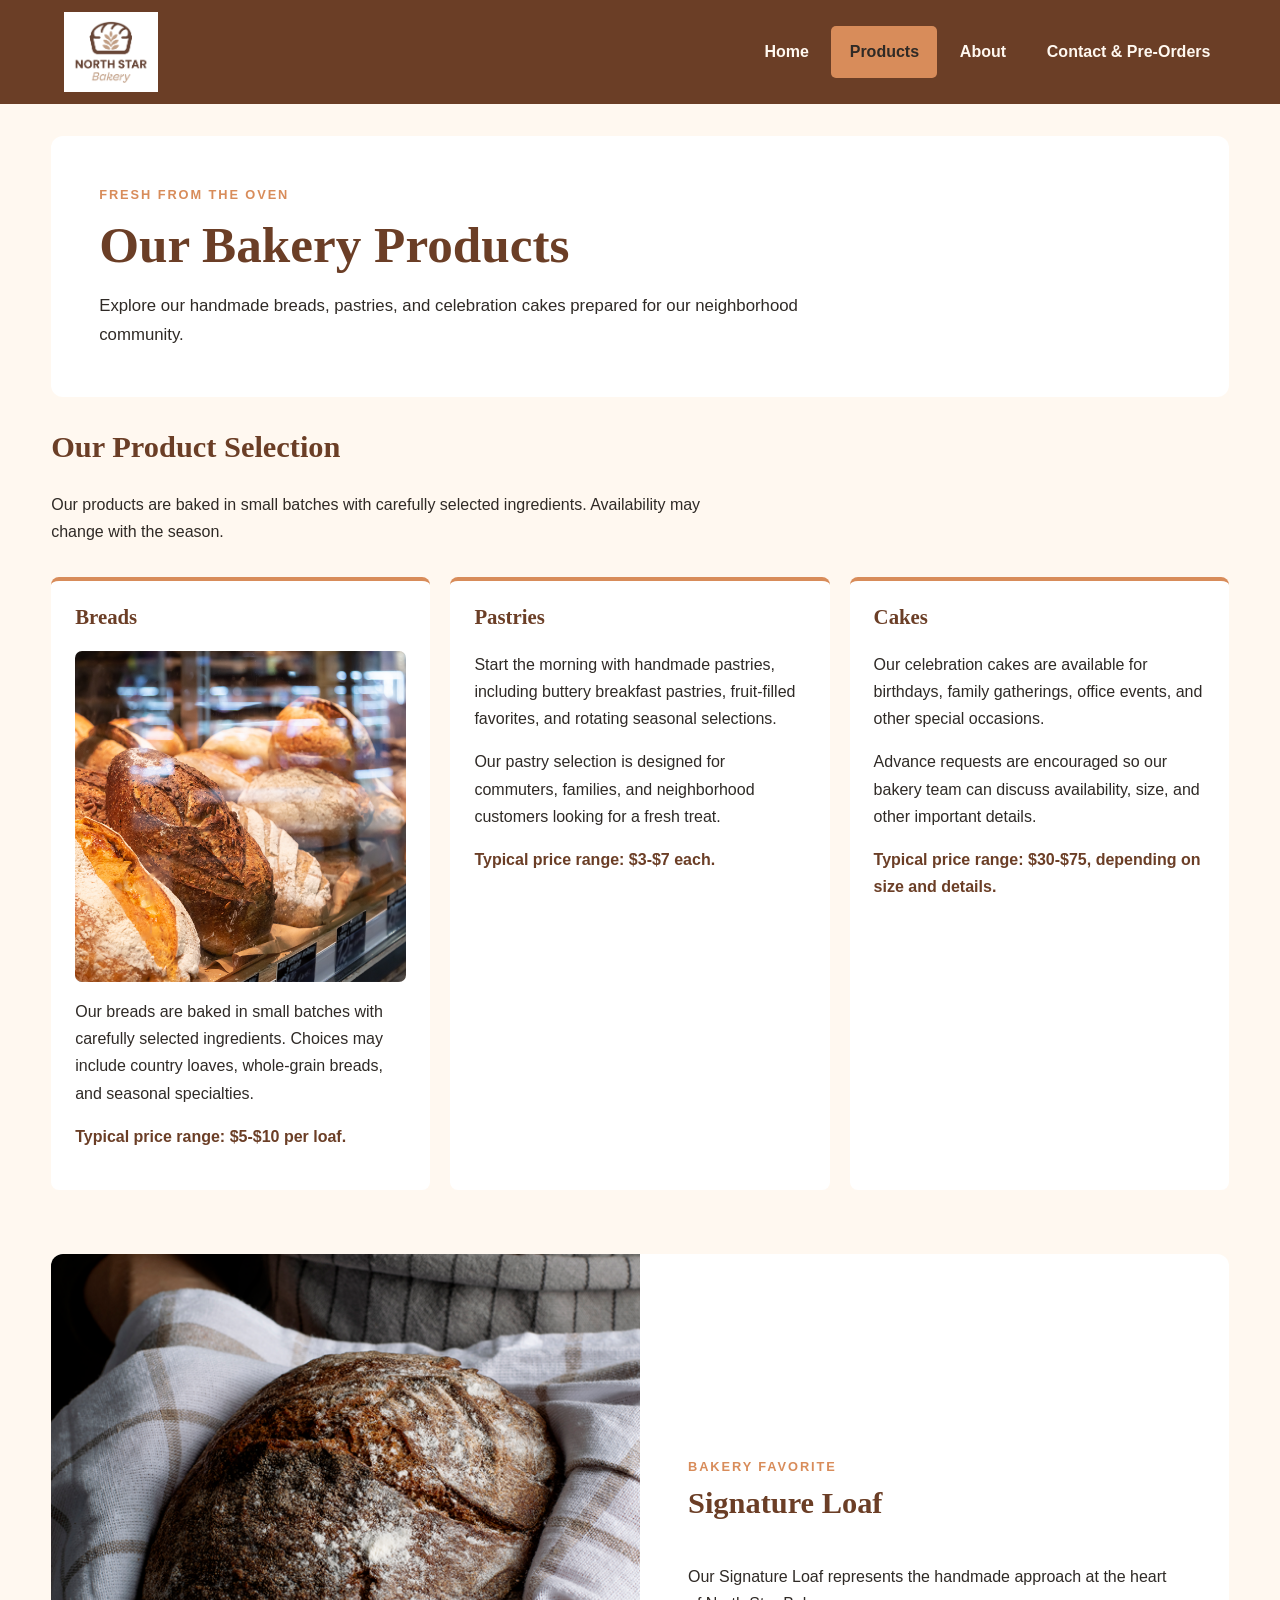
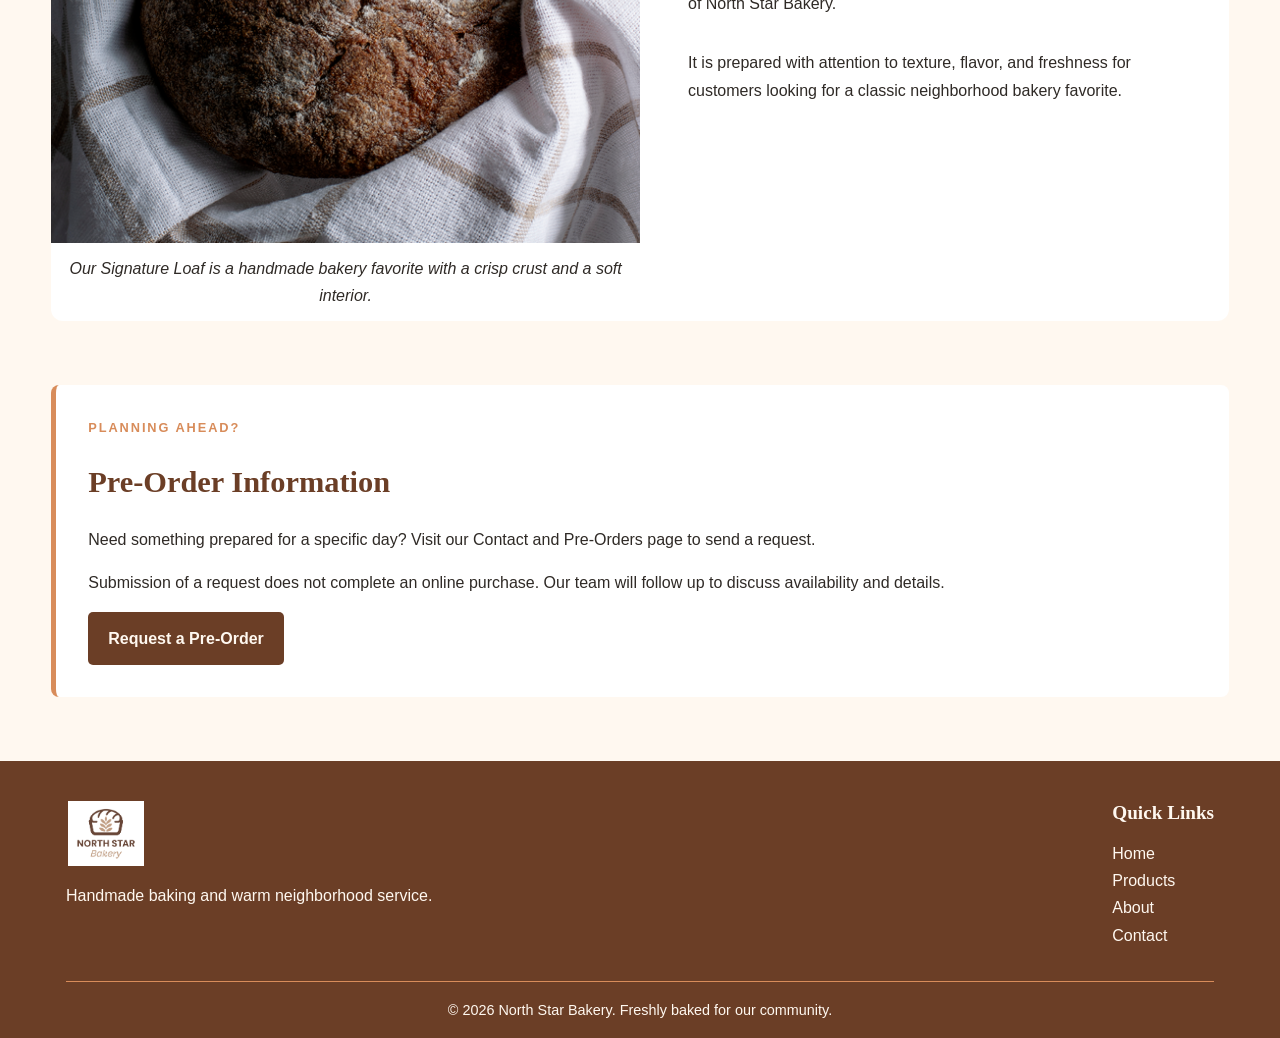
==== products.html @ f1cab53c "Complete Touchstone 3 responsive bakery website" ====
<!DOCTYPE html>
<html lang="en">

<head>
    <meta charset="UTF-8">
    <meta name="viewport"
          content="width=device-width, initial-scale=1.0">

    <title>North Star Bakery | Products</title>

    <link rel="stylesheet" href="styles.css">
</head>

<body>

    <header class="site-header">

        <div class="header-container">

            <a href="index.html"
               class="logo-link"
               aria-label="North Star Bakery home">

                <img class="logo"
                     src="bakery-logo_c.png"
                     alt="North Star Bakery logo">

            </a>

            <nav class="main-nav"
                 aria-label="Main navigation">

                <ul>
                    <li>
                        <a href="index.html">
                            Home
                        </a>
                    </li>

                    <li>
                        <a class="active"
                           href="products.html">
                            Products
                        </a>
                    </li>

                    <li>
                        <a href="about.html">
                            About
                        </a>
                    </li>

                    <li>
                        <a href="contact.html">
                            Contact &amp; Pre-Orders
                        </a>
                    </li>
                </ul>

            </nav>

        </div>

    </header>


    <main>

        <section class="page-hero">

            <p class="eyebrow">
                Fresh From the Oven
            </p>

            <h1>
                Our Bakery Products
            </h1>

            <p>
                Explore our handmade breads, pastries,
                and celebration cakes prepared for our
                neighborhood community.
            </p>

        </section>


        <section class="section-block">

            <div class="section-heading">

                <h2>
                    Our Product Selection
                </h2>

                <p>
                    Our products are baked in small batches
                    with carefully selected ingredients.
                    Availability may change with the season.
                </p>

            </div>


            <div class="product-grid">

                <article class="product-card">

                    <h3>Breads</h3>

                    <img src="bakery-bread_c.png"
                         alt="Assortment of freshly baked artisan bread from North Star Bakery">

                    <p>
                        Our breads are baked in small batches
                        with carefully selected ingredients.
                        Choices may include country loaves,
                        whole-grain breads, and seasonal
                        specialties.
                    </p>

                    <p class="price">
                        Typical price range:
                        $5-$10 per loaf.
                    </p>

                </article>


                <article class="product-card">

                    <h3>Pastries</h3>

                    <p>
                        Start the morning with handmade pastries,
                        including buttery breakfast pastries,
                        fruit-filled favorites, and rotating
                        seasonal selections.
                    </p>

                    <p>
                        Our pastry selection is designed for
                        commuters, families, and neighborhood
                        customers looking for a fresh treat.
                    </p>

                    <p class="price">
                        Typical price range:
                        $3-$7 each.
                    </p>

                </article>


                <article class="product-card">

                    <h3>Cakes</h3>

                    <p>
                        Our celebration cakes are available
                        for birthdays, family gatherings,
                        office events, and other special
                        occasions.
                    </p>

                    <p>
                        Advance requests are encouraged so
                        our bakery team can discuss availability,
                        size, and other important details.
                    </p>

                    <p class="price">
                        Typical price range:
                        $30-$75, depending on size and details.
                    </p>

                </article>

            </div>

        </section>


        <section class="split-section signature-section">

            <div class="split-image">

                <figure>

                    <img src="bakery-signature-loaf_c.png"
                         alt="North Star Bakery signature artisan loaf with a golden baked crust">

                    <figcaption>
                        Our Signature Loaf is a handmade
                        bakery favorite with a crisp crust
                        and a soft interior.
                    </figcaption>

                </figure>

            </div>


            <div class="split-content">

                <p class="eyebrow">
                    Bakery Favorite
                </p>

                <h2>
                    Signature Loaf
                </h2>

                <p>
                    Our Signature Loaf represents the
                    handmade approach at the heart of
                    North Star Bakery.
                </p>

                <p>
                    It is prepared with attention to
                    texture, flavor, and freshness for
                    customers looking for a classic
                    neighborhood bakery favorite.
                </p>

            </div>

        </section>


        <section class="preorder-section">

            <p class="eyebrow">
                Planning Ahead?
            </p>

            <h2>
                Pre-Order Information
            </h2>

            <p>
                Need something prepared for a specific day?
                Visit our Contact and Pre-Orders page to
                send a request.
            </p>

            <p>
                Submission of a request does not complete
                an online purchase. Our team will follow up
                to discuss availability and details.
            </p>

            <a class="button-primary"
               href="contact.html">
                Request a Pre-Order
            </a>

        </section>

    </main>


    <footer class="site-footer">

        <div class="footer-container">

            <div class="footer-brand">

                <img class="footer-logo"
                     src="bakery-logo_c.png"
                     alt="North Star Bakery logo">

                <p>
                    Handmade baking and warm neighborhood service.
                </p>

            </div>


            <div class="footer-links">

                <h2>Quick Links</h2>

                <ul>
                    <li>
                        <a href="index.html">Home</a>
                    </li>

                    <li>
                        <a href="products.html">Products</a>
                    </li>

                    <li>
                        <a href="about.html">About</a>
                    </li>

                    <li>
                        <a href="contact.html">Contact</a>
                    </li>
                </ul>

            </div>

        </div>


        <p class="copyright">
            &copy; 2026 North Star Bakery.
            Freshly baked for our community.
        </p>

    </footer>

</body>
</html>
---- styles.css ----
/*
    North Star Bakery
    Touchstone 3
    Visual Design and Responsive Layout
*/


/* ========================================
   GLOBAL
   ======================================== */

* {
    box-sizing: border-box;
}

html {
    scroll-behavior: smooth;
}

body {
    margin: 0;

    background-color: #FFF8F0;
    color: #2F2A26;

    font-family: Arial, Helvetica, sans-serif;
    font-size: 1rem;
    line-height: 1.7;
}

img {
    display: block;
    max-width: 100%;
    height: auto;
}

h1,
h2,
h3 {
    font-family: Georgia, "Times New Roman", serif;
    line-height: 1.2;
}

h1,
h2,
h3 {
    color: #6B3E26;
}

h2 {
    font-size: 1.9rem;
}

h3 {
    font-size: 1.3rem;
}

a {
    color: inherit;
}


/* ========================================
   HEADER
   ======================================== */

.site-header {
    width: 100%;

    background-color: #6B3E26;
    color: #FFF8F0;
}

.header-container {
    width: 92%;
    max-width: 1180px;

    margin: 0 auto;
    padding: 0.75rem 0;

    display: flex;
    flex-direction: column;
    align-items: center;

    gap: 1rem;
}

.logo-link {
    display: block;
}

.logo {
    width: 90px;
    height: 70px;

    object-fit: contain;
}


/* ========================================
   NAVIGATION
   ======================================== */

.main-nav {
    width: 100%;
}

.main-nav ul {
    margin: 0;
    padding: 0;

    display: flex;
    flex-direction: column;

    gap: 0.4rem;

    list-style: none;
}

.main-nav a {
    display: block;

    padding: 0.7rem 1rem;

    color: #FFF8F0;

    border-radius: 5px;

    text-align: center;
    text-decoration: none;
    font-weight: bold;
}

.main-nav a:hover,
.main-nav a:focus,
.main-nav a.active {
    background-color: #D88C5A;
    color: #2F2A26;
}


/* ========================================
   MAIN
   ======================================== */

main {
    width: 92%;
    max-width: 1180px;

    margin: 0 auto;
}


/* ========================================
   EYEBROW TEXT
   ======================================== */

.eyebrow {
    margin: 0 0 0.5rem;

    color: #D88C5A;

    font-size: 0.8rem;
    font-weight: bold;

    letter-spacing: 0.12rem;
    text-transform: uppercase;
}

.eyebrow.light {
    color: #D88C5A;
}


/* ========================================
   HOME HERO
   ======================================== */

.hero {
    padding: 2.5rem 0;

    display: flex;
    flex-direction: column;

    gap: 2rem;
}

.hero-content {
    display: flex;
    flex-direction: column;
    justify-content: center;
}

.hero h1 {
    max-width: 650px;

    margin: 0 0 1rem;

    font-size: 2.7rem;
}

.hero-text {
    max-width: 620px;

    margin: 0 0 1.5rem;

    font-size: 1.05rem;
}

.hero-image img {
    width: 100%;

    border-radius: 12px;
}

.hero-actions {
    display: flex;
    flex-direction: column;

    gap: 0.75rem;
}


/* ========================================
   BUTTONS
   ======================================== */

.button-primary,
.button-secondary {
    display: inline-block;

    padding: 0.8rem 1.25rem;

    border-radius: 5px;

    text-align: center;
    text-decoration: none;
    font-weight: bold;
}

.button-primary {
    background-color: #6B3E26;
    color: #FFF8F0;
}

.button-primary:hover,
.button-primary:focus {
    background-color: #D88C5A;
    color: #2F2A26;
}

.button-secondary {
    border: 2px solid #6B3E26;

    color: #6B3E26;
}

.button-secondary:hover,
.button-secondary:focus {
    background-color: #6B3E26;
    color: #FFF8F0;
}

.text-link {
    color: #6B3E26;

    font-weight: bold;
    text-decoration: none;
}

.text-link:hover,
.text-link:focus {
    text-decoration: underline;
}


/* ========================================
   INNER PAGE HERO
   ======================================== */

.page-hero {
    margin: 2rem 0;
    padding: 2.5rem;

    background-color: #FFFFFF;

    border-radius: 12px;
}

.page-hero h1 {
    max-width: 760px;

    margin: 0 0 1rem;

    font-size: 2.5rem;
}

.page-hero > p:last-child {
    max-width: 720px;

    margin-bottom: 0;

    font-size: 1.05rem;
}


/* ========================================
   GENERAL SECTIONS
   ======================================== */

.section-block {
    margin: 2rem 0 4rem;
}

.section-heading {
    max-width: 700px;

    margin-bottom: 2rem;
}

.section-heading h2 {
    margin-top: 0;
}

.card-grid {
    display: flex;
    flex-direction: column;

    gap: 1.25rem;
}

.card {
    flex: 1;

    padding: 1.5rem;

    background-color: #FFFFFF;

    border-top: 4px solid #D88C5A;
    border-radius: 8px;
}

.card h3 {
    margin-top: 0;
}


/* ========================================
   SPLIT SECTIONS
   ======================================== */

.split-section {
    margin: 2rem 0 4rem;

    display: flex;
    flex-direction: column;

    background-color: #FFFFFF;

    border-radius: 12px;

    overflow: hidden;
}

.split-image img {
    width: 100%;
}

.split-content {
    padding: 2rem;
}

.split-content h2 {
    margin-top: 0;
}


/* ========================================
   HOME VISIT SECTION
   ======================================== */

.visit-section {
    margin: 2rem 0 4rem;
    padding: 2rem;

    display: flex;
    flex-direction: column;

    gap: 2rem;

    background-color: #6B3E26;
    color: #FFF8F0;

    border-radius: 12px;
}

.visit-section h2,
.visit-section h3 {
    color: #FFF8F0;
}

.visit-grid {
    display: flex;
    flex-direction: column;

    gap: 1rem;
}

.visit-grid article {
    flex: 1;
}

.visit-grid a {
    color: #FFF8F0;

    font-weight: bold;
}


/* ========================================
   AUDIO SECTION
   ======================================== */

.audio-section {
    margin: 2rem 0 4rem;
    padding: 2rem;

    display: flex;
    flex-direction: column;

    gap: 1.5rem;

    background-color: #FFFFFF;

    border-radius: 12px;
}

.audio-section h2 {
    margin-top: 0;
}

audio {
    width: 100%;
    max-width: 600px;
}


/* ========================================
   PRODUCTS
   ======================================== */

.product-grid {
    display: flex;
    flex-direction: column;

    gap: 1.25rem;
}

.product-card {
    flex: 1;

    padding: 1.5rem;

    background-color: #FFFFFF;

    border-top: 4px solid #D88C5A;
    border-radius: 8px;
}

.product-card h3 {
    margin-top: 0;
}

.product-card img {
    width: 100%;

    margin-bottom: 1rem;

    border-radius: 7px;
}

.price {
    color: #6B3E26;

    font-weight: bold;
}

.signature-section figure {
    margin: 0;
}

.signature-section figcaption {
    padding: 0.75rem 1rem;

    font-style: italic;
    text-align: center;
}

.preorder-section {
    margin: 2rem 0 4rem;
    padding: 2rem;

    background-color: #FFFFFF;

    border-left: 5px solid #D88C5A;
    border-radius: 8px;
}


/* ========================================
   ABOUT PAGE
   ======================================== */

.about-story {
    margin: 2rem 0 4rem;

    display: flex;
    flex-direction: column;

    gap: 1.25rem;
}

.about-story > div {
    flex: 1;

    padding: 2rem;

    background-color: #FFFFFF;

    border-radius: 8px;
}

.about-story h2 {
    margin-top: 0;
}

.team-grid {
    display: flex;
    flex-direction: column;

    gap: 1.25rem;
}

.team-card {
    flex: 1;

    padding: 1.5rem;

    background-color: #FFFFFF;

    border-left: 5px solid #D88C5A;
    border-radius: 8px;
}

.team-card h3 {
    margin-top: 0;
}

.video-section {
    margin: 2rem 0 4rem;
    padding: 2rem;

    display: flex;
    flex-direction: column;

    gap: 2rem;

    background-color: #FFFFFF;

    border-radius: 12px;
}

.video-text {
    flex: 1;
}

.video-container {
    flex: 1;
}

video {
    display: block;

    width: 100%;
    height: auto;

    border-radius: 8px;
}


/* ========================================
   CONTACT PAGE
   ======================================== */

.contact-layout {
    margin: 2rem 0 4rem;

    display: flex;
    flex-direction: column;

    gap: 2rem;
}

.form-section {
    flex: 2;

    padding: 2rem;

    background-color: #FFFFFF;

    border-radius: 12px;
}

.form-section h2 {
    margin-top: 0;
}

.contact-info {
    flex: 1;

    display: flex;
    flex-direction: column;

    gap: 1.25rem;
}

.contact-card {
    padding: 1.5rem;

    background-color: #FFFFFF;

    border-top: 4px solid #D88C5A;
    border-radius: 8px;
}

.contact-card h2 {
    margin-top: 0;

    font-size: 1.4rem;
}


/* ========================================
   FORM
   ======================================== */

form {
    width: 100%;

    margin-top: 2rem;
}

fieldset {
    margin: 0 0 1.5rem;
    padding: 1.25rem;

    background-color: #FFF8F0;

    border: 2px solid #D88C5A;
    border-radius: 8px;
}

legend {
    padding: 0 0.5rem;

    color: #6B3E26;

    font-weight: bold;
}

.form-group {
    margin-bottom: 1rem;
}

label {
    display: block;

    margin-bottom: 0.35rem;

    font-weight: bold;
}

input,
select,
textarea {
    display: block;

    width: 100%;

    padding: 0.75rem;

    background-color: #FFFFFF;
    color: #2F2A26;

    border: 1px solid #6B3E26;
    border-radius: 4px;

    font: inherit;
}

textarea {
    resize: vertical;
}

input:focus,
select:focus,
textarea:focus {
    outline: 3px solid #D88C5A;
    outline-offset: 2px;
}

button {
    padding: 0.85rem 1.4rem;

    background-color: #6B3E26;
    color: #FFF8F0;

    border: none;
    border-radius: 5px;

    font: inherit;
    font-weight: bold;

    cursor: pointer;
}

button:hover,
button:focus {
    background-color: #D88C5A;
    color: #2F2A26;
}


/* ========================================
   FOOTER
   ======================================== */

.site-footer {
    margin-top: 4rem;
    padding: 2.5rem 1rem 1rem;

    background-color: #6B3E26;
    color: #FFF8F0;
}

.footer-container {
    width: 92%;
    max-width: 1180px;

    margin: 0 auto;

    display: flex;
    flex-direction: column;

    gap: 2rem;
}

.footer-brand {
    max-width: 420px;
}

.footer-logo {
    width: 80px;
    height: 65px;

    margin-bottom: 1rem;

    object-fit: contain;
}

.footer-links h2 {
    margin-top: 0;

    color: #FFF8F0;

    font-size: 1.2rem;
}

.footer-links ul {
    margin: 0;
    padding: 0;

    list-style: none;
}

.footer-links a {
    color: #FFF8F0;

    text-decoration: none;
}

.footer-links a:hover,
.footer-links a:focus {
    text-decoration: underline;
}

.copyright {
    width: 92%;
    max-width: 1180px;

    margin: 2rem auto 0;
    padding-top: 1rem;

    border-top: 1px solid #D88C5A;

    text-align: center;
    font-size: 0.9rem;
}


/* ========================================
   RESPONSIVE LAYOUT
   TABLET AND DESKTOP
   ======================================== */

@media (min-width: 768px) {

    .header-container {
        min-height: 90px;

        flex-direction: row;
        justify-content: space-between;
        align-items: center;
    }

    .logo {
        width: 110px;
        height: 75px;
    }

    .main-nav {
        width: auto;

        margin-left: auto;
    }

    .main-nav ul {
        flex-direction: row;
        align-items: center;

        gap: 0.25rem;
    }

    .main-nav a {
        padding: 0.75rem 1rem;
    }


    /* Home */

    .hero {
        min-height: 540px;

        padding: 4rem 0;

        flex-direction: row;
        align-items: center;
    }

    .hero-content,
    .hero-image {
        flex: 1;
    }

    .hero h1 {
        font-size: 3.5rem;
    }

    .hero-actions {
        flex-direction: row;
    }

    .card-grid {
        flex-direction: row;
    }

    .split-section {
        flex-direction: row;
        align-items: stretch;
    }

    .split-image,
    .split-content {
        width: 50%;
    }

    .split-image picture {
        display: block;
        height: 100%;
    }

    .split-image img {
        height: 100%;
        object-fit: cover;
    }

    .split-content {
        display: flex;
        flex-direction: column;
        justify-content: center;

        padding: 3rem;
    }

    .visit-section {
        padding: 3rem;

        flex-direction: row;
        align-items: center;
    }

    .visit-heading,
    .visit-grid {
        flex: 1;
    }

    .visit-grid {
        flex-direction: row;
    }

    .audio-section {
        padding: 2.5rem;

        flex-direction: row;
        align-items: center;
        justify-content: space-between;
    }

    .audio-section > div {
        width: 50%;
    }

    .audio-section audio {
        width: 45%;
    }


    /* Inner Pages */

    .page-hero {
        padding: 3rem;
    }

    .page-hero h1 {
        font-size: 3.2rem;
    }


    /* Products */

    .product-grid {
        flex-direction: row;
        align-items: stretch;
    }


    /* About */

    .about-story {
        flex-direction: row;
    }

    .team-grid {
        flex-direction: row;
    }

    .video-section {
        flex-direction: row;
        align-items: center;
    }


    /* Contact */

    .contact-layout {
        flex-direction: row;
        align-items: flex-start;
    }


    /* Footer */

    .footer-container {
        flex-direction: row;
        justify-content: space-between;
    }

}


/* ========================================
   LARGE DESKTOP
   ======================================== */

@media (min-width: 1100px) {

    .logo {
        width: 120px;
        height: 80px;
    }

    .main-nav a {
        padding: 0.8rem 1.15rem;
    }

    .hero h1 {
        font-size: 4rem;
    }

}
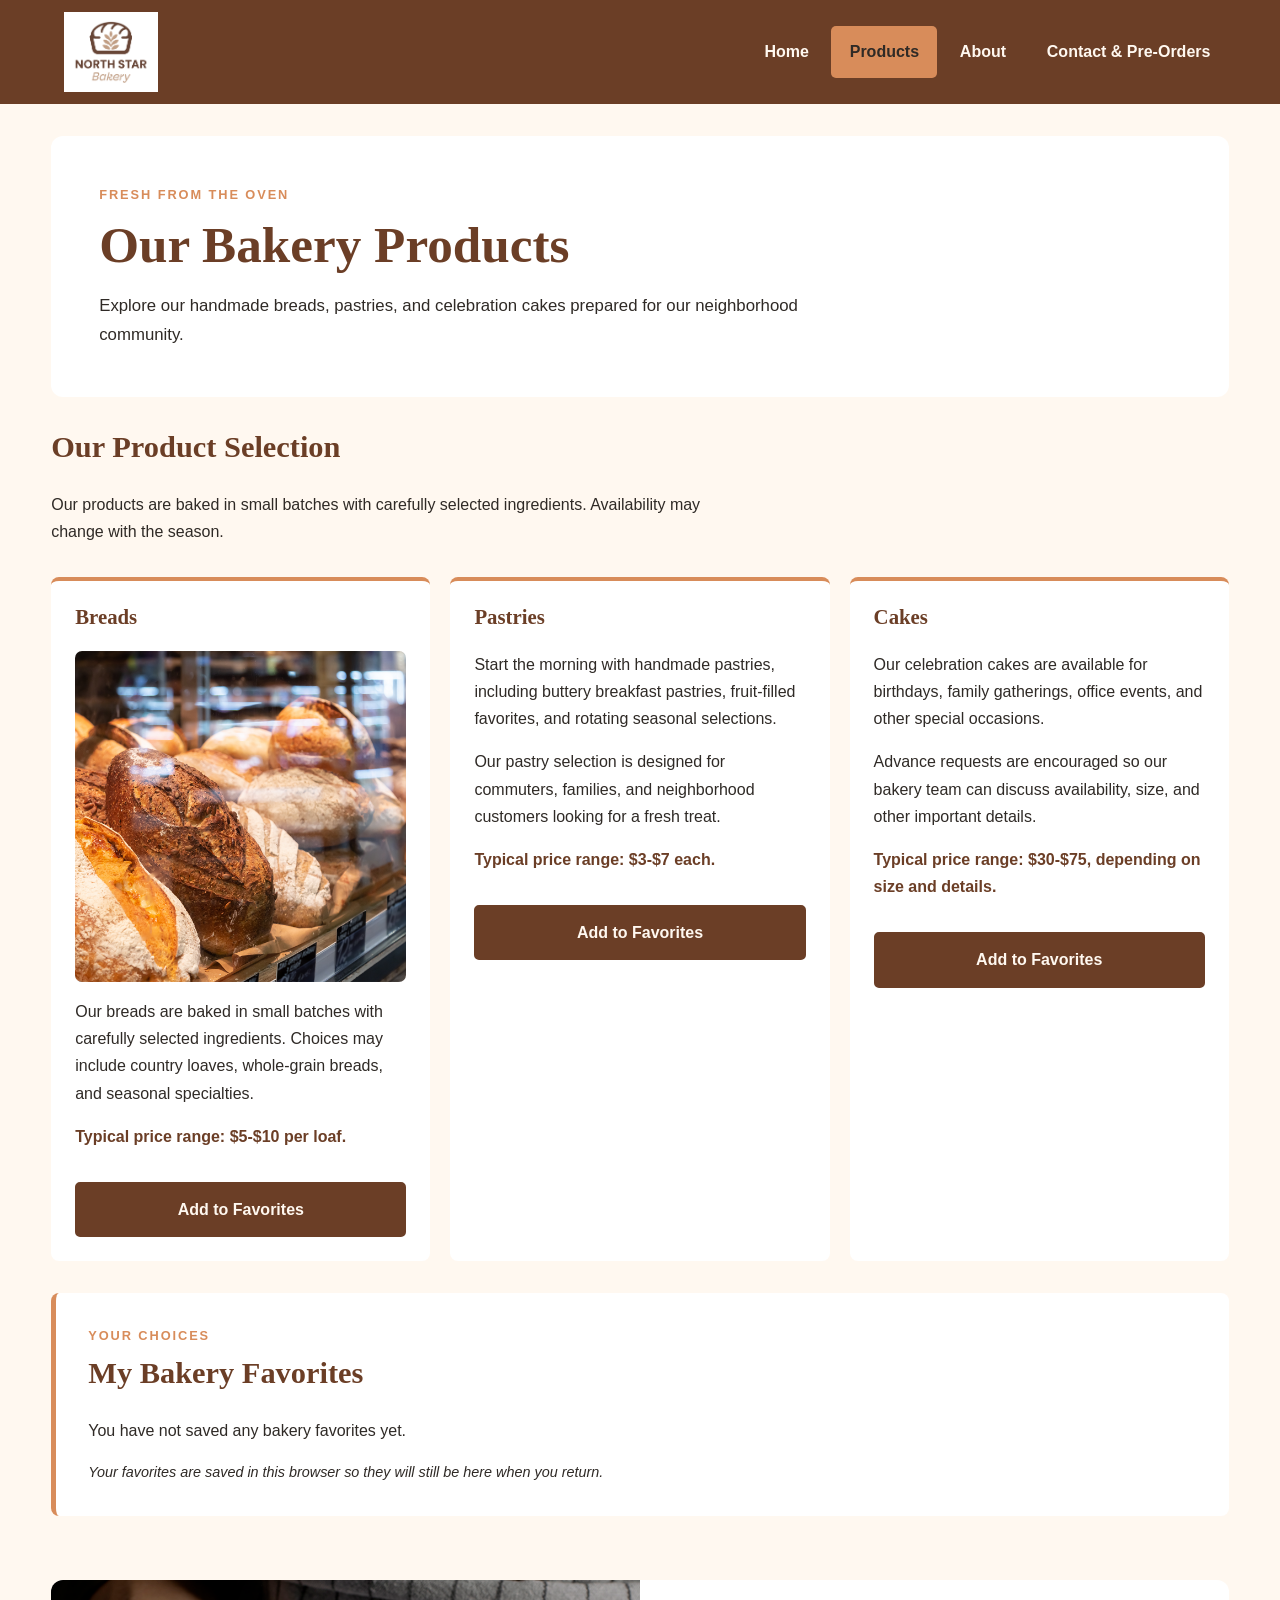
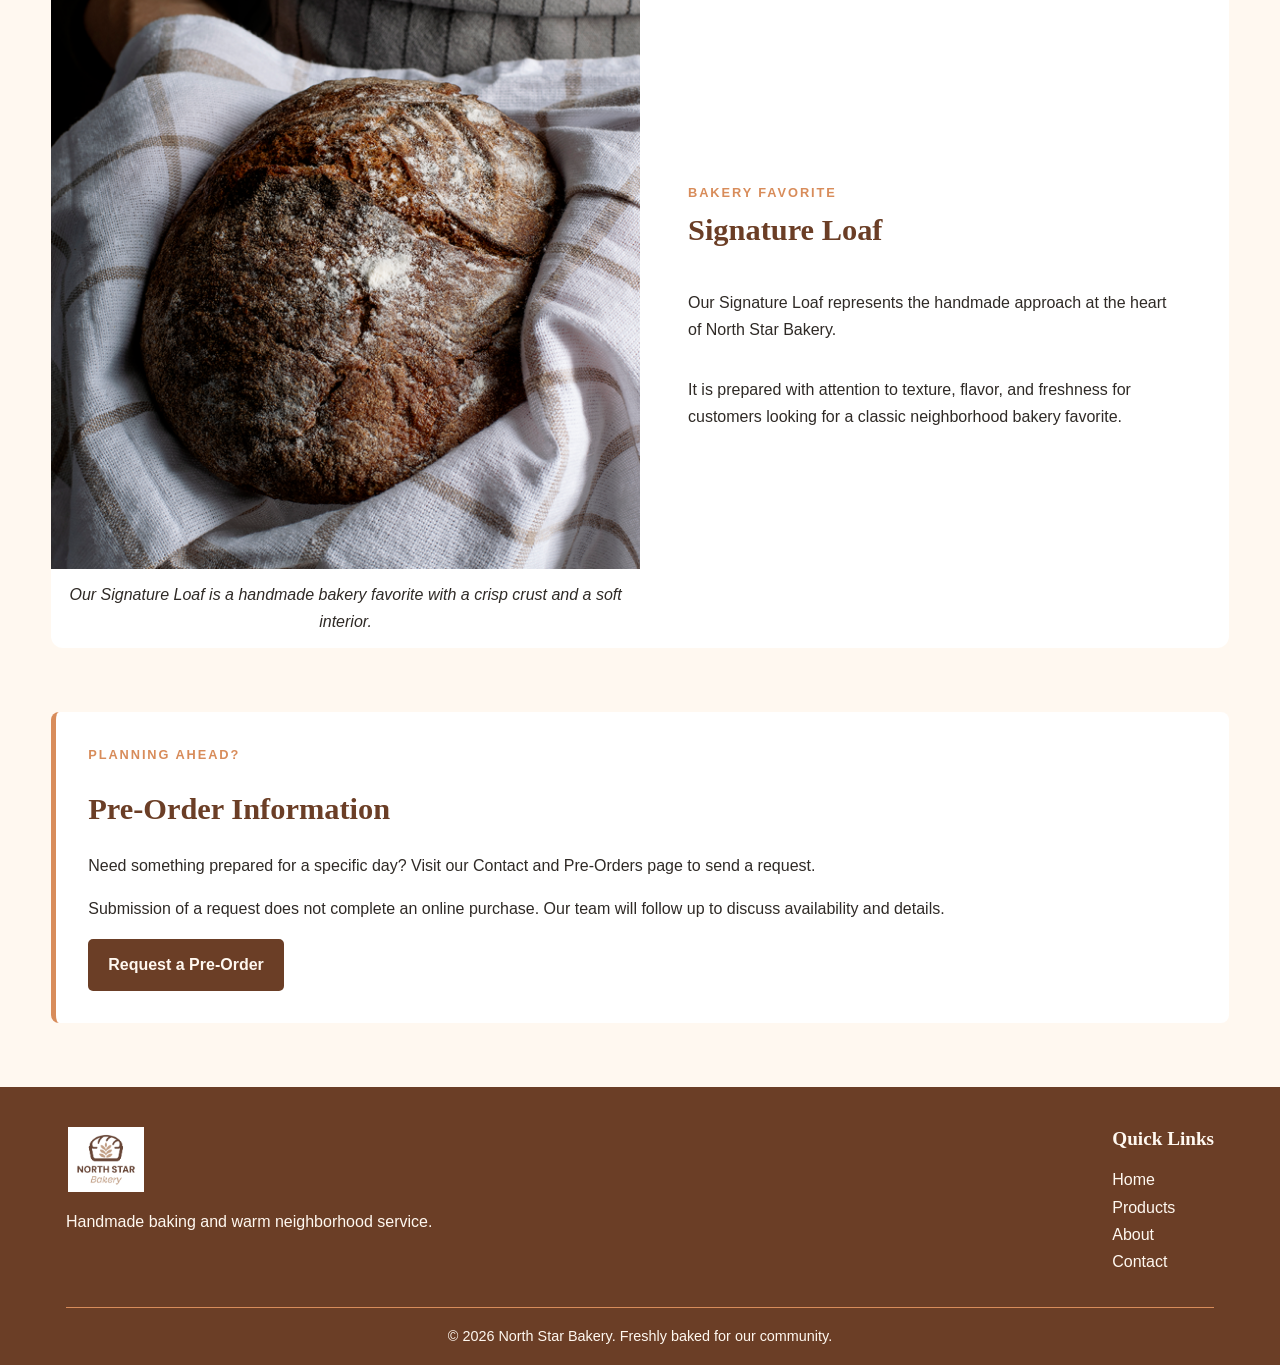
==== commit 074c71fa: "Add North Star Bakery website project" ====
--- a/products.html
+++ b/products.html
@@ -124,6 +124,14 @@
                         $5-$10 per loaf.
                     </p>
 
+                    <button
+                        type="button"
+                        class="favorite-button"
+                        data-product="bread"
+                        aria-pressed="false">
+                        Add to Favorites
+                    </button>
+
                 </article>
 
 
@@ -149,6 +157,14 @@
                         $3-$7 each.
                     </p>
 
+                    <button
+                        type="button"
+                        class="favorite-button"
+                        data-product="pastries"
+                        aria-pressed="false">
+                        Add to Favorites
+                    </button>
+
                 </article>
 
 
@@ -174,7 +190,38 @@
                         $30-$75, depending on size and details.
                     </p>
 
+                    <button
+                        type="button"
+                        class="favorite-button"
+                        data-product="cakes"
+                        aria-pressed="false">
+                        Add to Favorites
+                    </button>
+
                 </article>
+
+            </div>
+
+            <div class="favorites-panel">
+
+                <p class="eyebrow">
+                    Your Choices
+                </p>
+
+                <h2>
+                    My Bakery Favorites
+                </h2>
+
+                <p id="favorites-message">
+                    You have not saved any bakery favorites yet.
+                </p>
+
+                <ul id="favorites-list"></ul>
+
+                <p class="storage-note">
+                    Your favorites are saved in this browser
+                    so they will still be here when you return.
+                </p>
 
             </div>
 
@@ -312,5 +359,7 @@
 
     </footer>
 
+    <script src="script.js"></script>
+
 </body>
 </html>
--- a/styles.css
+++ b/styles.css
@@ -1007,4 +1007,97 @@
         font-size: 4rem;
     }
 
+}
+
+/* ========================================
+   TOUCHSTONE 4
+   JAVASCRIPT INTERACTIVITY
+   ======================================== */
+
+.favorite-button {
+    width: 100%;
+
+    margin-top: 1rem;
+    padding: 0.75rem 1rem;
+
+    background-color: #6B3E26;
+    color: #FFF8F0;
+
+    border: 2px solid #6B3E26;
+    border-radius: 5px;
+
+    font: inherit;
+    font-weight: bold;
+
+    cursor: pointer;
+}
+
+.favorite-button:hover,
+.favorite-button:focus {
+    background-color: #D88C5A;
+    color: #2F2A26;
+}
+
+.favorite-button.saved {
+    background-color: #D88C5A;
+    color: #2F2A26;
+}
+
+
+.favorites-panel {
+    margin-top: 2rem;
+    padding: 2rem;
+
+    background-color: #FFFFFF;
+
+    border-left: 5px solid #D88C5A;
+    border-radius: 8px;
+}
+
+.favorites-panel h2 {
+    margin-top: 0;
+}
+
+#favorites-list {
+    padding-left: 1.5rem;
+}
+
+#favorites-list li {
+    margin-bottom: 0.4rem;
+
+    font-weight: bold;
+    color: #6B3E26;
+}
+
+.storage-note {
+    margin-bottom: 0;
+
+    font-size: 0.9rem;
+    font-style: italic;
+}
+
+
+/* Validation */
+
+.error-message {
+    min-height: 1.3rem;
+
+    margin: 0.3rem 0 0;
+
+    font-size: 0.9rem;
+    font-weight: bold;
+
+    color: #8B1E1E;
+}
+
+.input-error {
+    border: 2px solid #8B1E1E;
+}
+
+.success-message {
+    margin-top: 1rem;
+
+    color: #2F2A26;
+
+    font-weight: bold;
 }
